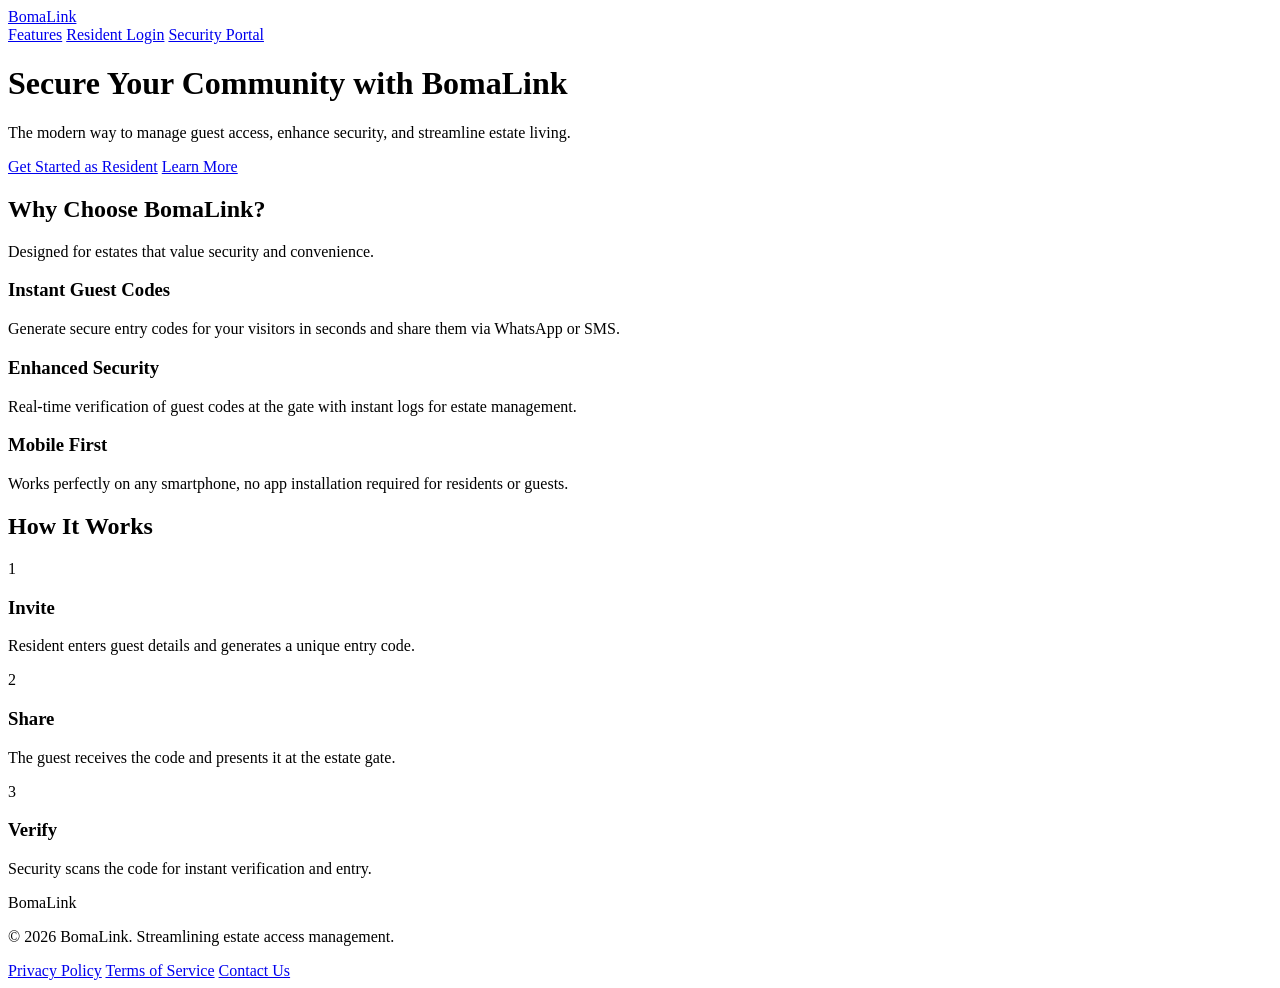
==== index.html @ 213aa495 "i did the landing page" ====
<!DOCTYPE html>
<html lang="en">
<head>
    <meta charset="UTF-8">
    <meta name="viewport" content="width=device-width, initial-scale=1.0">
    <title>BomaLink - Smart Estate Access Management</title>
    <link rel="stylesheet" href="styles.css">
</head>
<body class="landing-page">
    <nav class="navbar">
        <div class="nav-container">
            <a href="index.html" class="logo">Boma<span class="accent-text">Link</span></a>
            <div class="nav-links">
                <a href="#features">Features</a>
                <a href="resident.html" class="nav-btn">Resident Login</a>
                <a href="guard.html" class="nav-btn btn-outline">Security Portal</a>
            </div>
        </div>
    </nav>

    <header class="hero">
        <div class="hero-content">
            <h1>Secure Your Community with <span class="accent-text">BomaLink</span></h1>
            <p>The modern way to manage guest access, enhance security, and streamline estate living.</p>
            <div class="hero-cta">
                <a href="resident.html" class="btn btn-primary">Get Started as Resident</a>
                <a href="#features" class="btn btn-secondary">Learn More</a>
            </div>
        </div>
        <div class="hero-image">
            <div class="ui-mockup">
                <div class="mockup-header"></div>
                <div class="mockup-body">
                    <div class="mockup-line"></div>
                    <div class="mockup-line"></div>
                    <div class="mockup-button"></div>
                </div>
            </div>
        </div>
    </header>

    <section id="features" class="features">
        <div class="section-header">
            <h2>Why Choose BomaLink?</h2>
            <p>Designed for estates that value security and convenience.</p>
        </div>
        <div class="feature-grid">
            <div class="feature-card">
                <h3>Instant Guest Codes</h3>
                <p>Generate secure entry codes for your visitors in seconds and share them via WhatsApp or SMS.</p>
            </div>
            <div class="feature-card">
                <h3>Enhanced Security</h3>
                <p>Real-time verification of guest codes at the gate with instant logs for estate management.</p>
            </div>
            <div class="feature-card">
                <h3>Mobile First</h3>
                <p>Works perfectly on any smartphone, no app installation required for residents or guests.</p>
            </div>
        </div>
    </section>

    <section class="how-it-works">
        <div class="section-header">
            <h2>How It Works</h2>
        </div>
        <div class="steps">
            <div class="step">
                <div class="step-number">1</div>
                <h3>Invite</h3>
                <p>Resident enters guest details and generates a unique entry code.</p>
            </div>
            <div class="step">
                <div class="step-number">2</div>
                <h3>Share</h3>
                <p>The guest receives the code and presents it at the estate gate.</p>
            </div>
            <div class="step">
                <div class="step-number">3</div>
                <h3>Verify</h3>
                <p>Security scans the code for instant verification and entry.</p>
            </div>
        </div>
    </section>

    <footer class="main-footer">
        <div class="footer-content">
            <div class="footer-logo">Boma<span class="accent-text">Link</span></div>
            <p>&copy; 2026 BomaLink. Streamlining estate access management.</p>
            <div class="footer-links">
                <a href="#">Privacy Policy</a>
                <a href="#">Terms of Service</a>
                <a href="#">Contact Us</a>
            </div>
        </div>
    </footer>
</body>
</html>
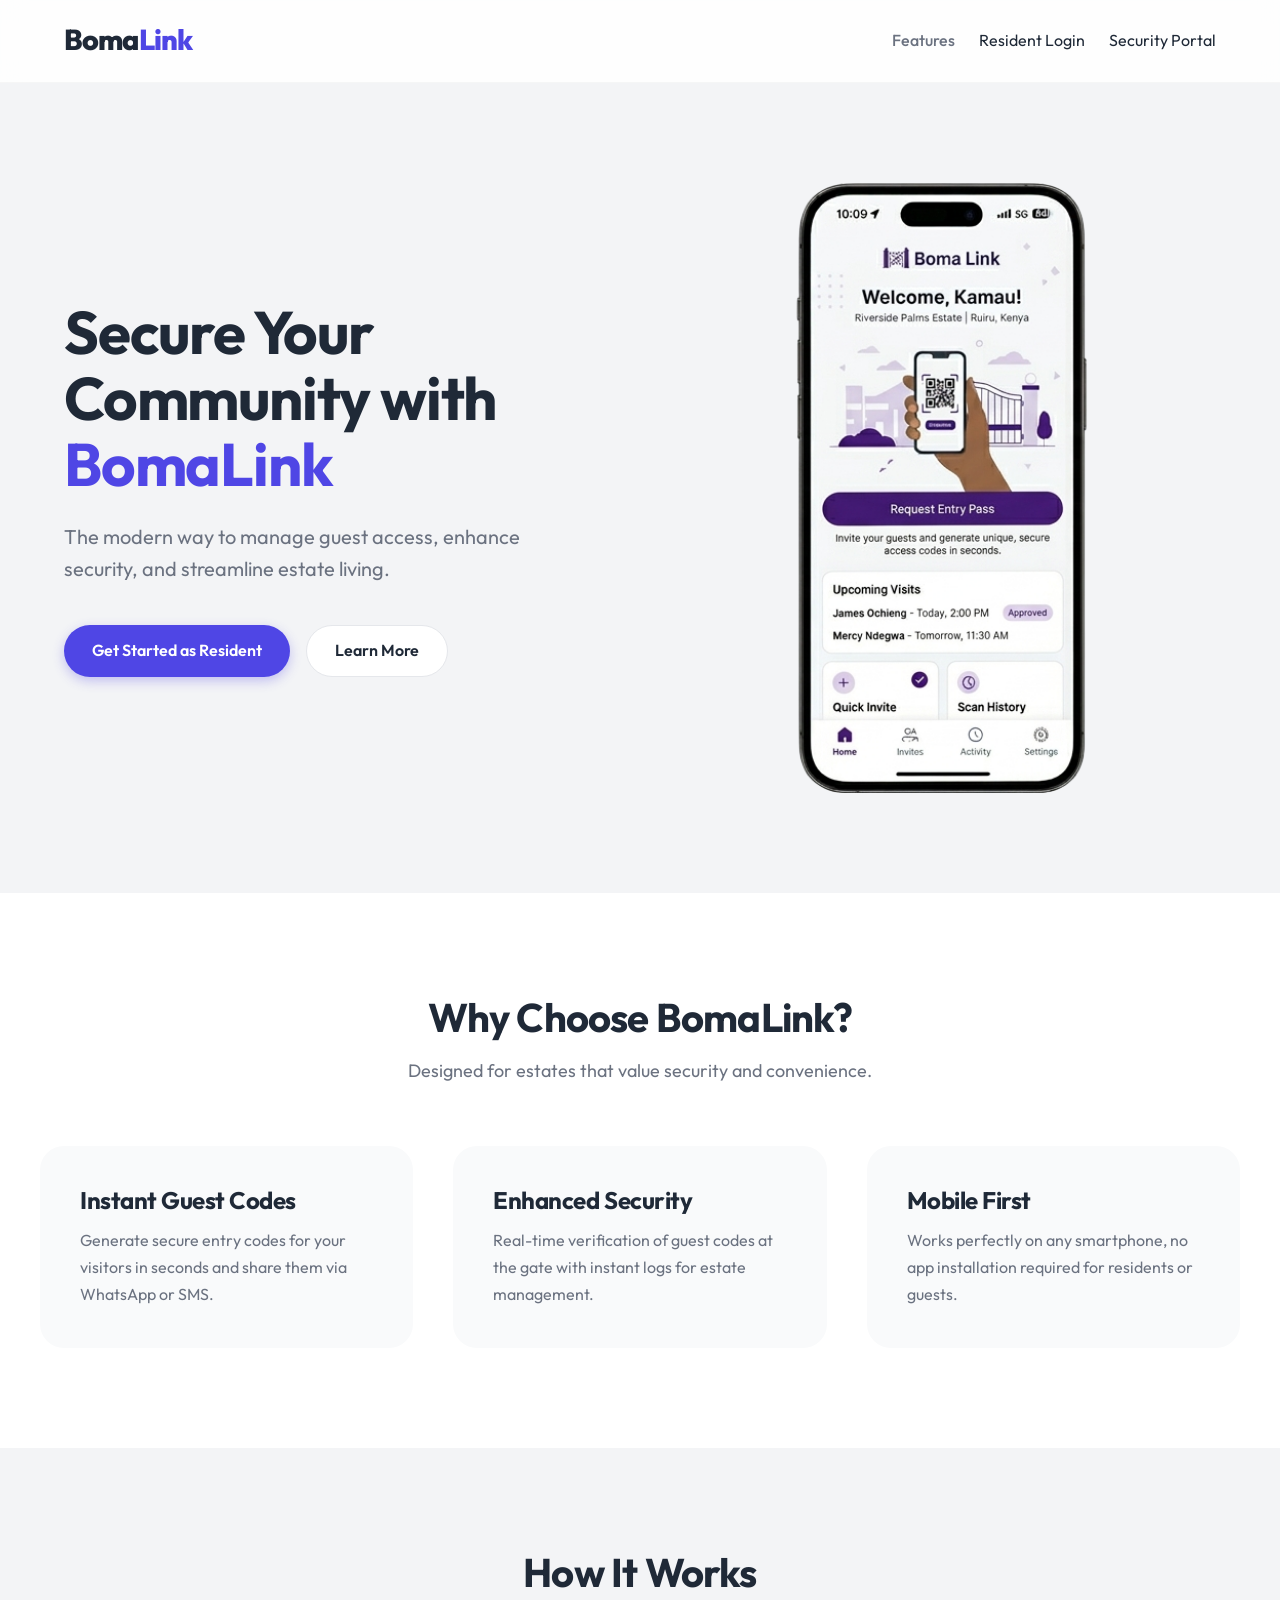
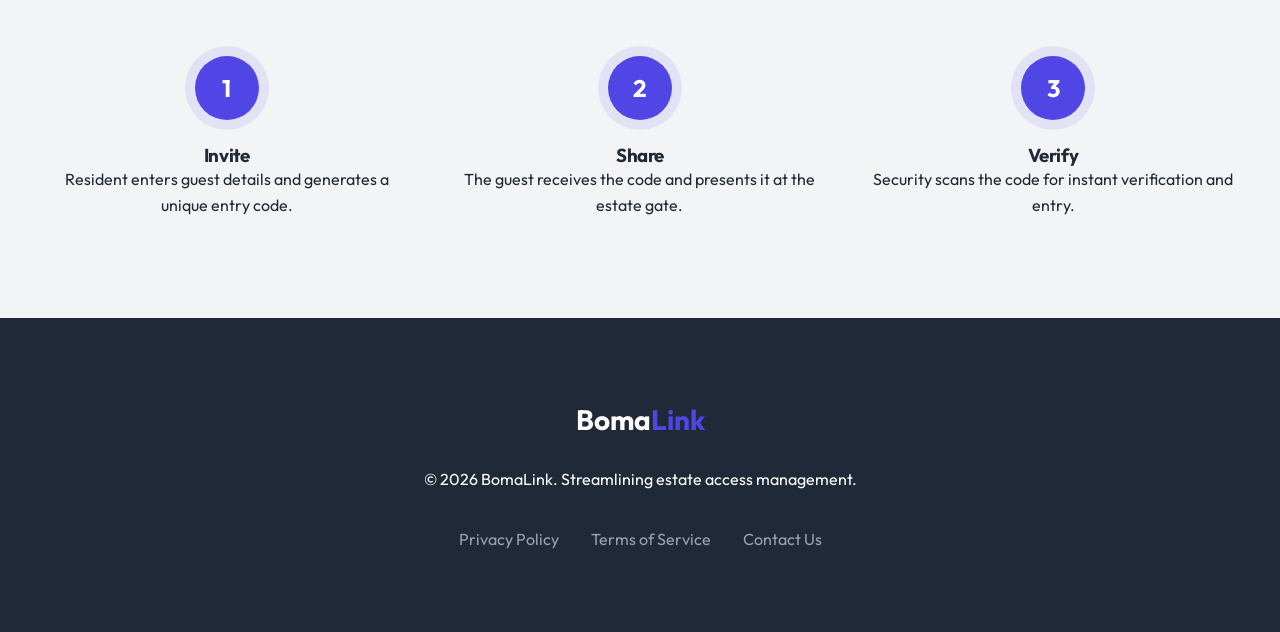
==== commit dc843d7a: "I refined the code and enhanced the design further" ====
--- a/index.html
+++ b/index.html
@@ -5,6 +5,9 @@
     <meta name="viewport" content="width=device-width, initial-scale=1.0">
     <title>BomaLink - Smart Estate Access Management</title>
     <link rel="stylesheet" href="styles.css">
+    <link rel="preconnect" href="https://fonts.googleapis.com">
+    <link rel="preconnect" href="https://fonts.gstatic.com" crossorigin>
+    <link href="https://fonts.googleapis.com/css2?family=Outfit:wght@300;400;500;600;700&display=swap" rel="stylesheet">
 </head>
 <body class="landing-page">
     <nav class="navbar">
@@ -13,7 +16,7 @@
             <div class="nav-links">
                 <a href="#features">Features</a>
                 <a href="resident.html" class="nav-btn">Resident Login</a>
-                <a href="guard.html" class="nav-btn btn-outline">Security Portal</a>
+                <a href="guard.html" class="nav-btn">Security Portal</a>
             </div>
         </div>
     </nav>
@@ -28,14 +31,7 @@
             </div>
         </div>
         <div class="hero-image">
-            <div class="ui-mockup">
-                <div class="mockup-header"></div>
-                <div class="mockup-body">
-                    <div class="mockup-line"></div>
-                    <div class="mockup-line"></div>
-                    <div class="mockup-button"></div>
-                </div>
-            </div>
+            <img src="hero.png" alt="BomaLink App Interface" class="hero-img">
         </div>
     </header>
 
--- a/styles.css
+++ b/styles.css
@@ -0,0 +1,405 @@
+:root {
+    --primary: #4F46E5;
+    --primary-hover: #4338ca;
+    --secondary: #10B981;
+    --accent: #F43F5E;
+    
+    --dark: #1F2937;
+    --gray: #6B7280;
+    --light: #F3F4F6;
+    --white: #FFFFFF;
+    
+    --success-bg: #D1FAE5;
+    --success-text: #065F46;
+    --error-bg: #FEE2E2;
+    --error-text: #991B1B;
+
+    --font-main: 'Outfit', sans-serif;
+
+    --radius-md: 12px;
+    --radius-lg: 20px;
+    --radius-full: 9999px;
+    
+    --shadow-sm: 0 1px 2px 0 rgba(0, 0, 0, 0.05);
+    --shadow-md: 0 4px 6px -1px rgba(0, 0, 0, 0.1), 0 2px 4px -1px rgba(0, 0, 0, 0.06);
+    --shadow-lg: 0 10px 15px -3px rgba(0, 0, 0, 0.1), 0 4px 6px -2px rgba(0, 0, 0, 0.05);
+}
+
+* {
+    margin: 0;
+    padding: 0;
+    box-sizing: border-box;
+}
+
+body {
+    font-family: var(--font-main);
+    background-color: var(--light);
+    color: var(--dark);
+    line-height: 1.6;
+    -webkit-font-smoothing: antialiased;
+}
+
+a {
+    text-decoration: none;
+    color: inherit;
+    transition: all 0.2s ease;
+}
+
+ul {
+    list-style: none;
+}
+
+h1, h2, h3 {
+    font-weight: 700;
+    line-height: 1.2;
+    letter-spacing: -0.02em;
+    color: var(--dark);
+}
+
+.accent-text {
+    color: var(--primary);
+}
+
+.btn {
+    display: inline-flex;
+    align-items: center;
+    justify-content: center;
+    padding: 12px 28px;
+    border-radius: var(--radius-full);
+    font-weight: 600;
+    font-size: 1rem;
+    cursor: pointer;
+    transition: transform 0.1s ease, box-shadow 0.2s ease, background-color 0.2s;
+    border: none;
+}
+
+.btn:active {
+    transform: scale(0.98);
+}
+
+.btn-primary {
+    background-color: var(--primary);
+    color: var(--white);
+    box-shadow: 0 4px 12px rgba(79, 70, 229, 0.3);
+}
+
+.btn-primary:hover {
+    background-color: var(--primary-hover);
+    transform: translateY(-1px);
+}
+
+.btn-secondary {
+    background-color: var(--white);
+    color: var(--dark);
+    border: 1px solid #E5E7EB;
+}
+
+.btn-secondary:hover {
+    background-color: #F9FAFB;
+    border-color: #D1D5DB;
+}
+
+.btn-outline {
+    border: 1px solid currentColor;
+    background: transparent;
+}
+
+.card {
+    background: var(--white);
+    border-radius: var(--radius-lg);
+    padding: 32px;
+    box-shadow: var(--shadow-md);
+    margin-bottom: 24px;
+    border: 1px solid rgba(255, 255, 255, 0.5);
+}
+
+.container {
+    max-width: 600px;
+    margin: 0 auto;
+    padding: 20px;
+    min-height: 100vh;
+    display: flex;
+    flex-direction: column;
+}
+
+.header {
+    text-align: center;
+    margin-bottom: 32px;
+    padding-top: 20px;
+}
+
+.logo {
+    font-size: 1.8rem;
+    font-weight: 800;
+    letter-spacing: -0.03em;
+    display: inline-block;
+    margin-bottom: 4px;
+}
+
+.header p {
+    color: var(--gray);
+    font-size: 0.95rem;
+}
+
+.form-group {
+    margin-bottom: 24px;
+}
+
+.form-group label {
+    display: block;
+    font-size: 0.9rem;
+    font-weight: 600;
+    margin-bottom: 8px;
+    color: var(--dark);
+}
+
+.form-group input {
+    width: 100%;
+    padding: 14px 18px;
+    border: 2px solid #E5E7EB;
+    border-radius: var(--radius-md);
+    font-family: var(--font-main);
+    font-size: 1rem;
+    transition: all 0.2s;
+    background-color: #F9FAFB;
+}
+
+.form-group input:focus {
+    outline: none;
+    border-color: var(--primary);
+    background-color: var(--white);
+    box-shadow: 0 0 0 4px rgba(79, 70, 229, 0.1);
+}
+
+#inviteForm .btn-primary {
+    width: 100%;
+    margin-top: 10px;
+}
+
+.camera-scanner {
+    background-color: #111;
+    border-radius: var(--radius-md);
+    height: 280px;
+    position: relative;
+    display: flex;
+    flex-direction: column;
+    align-items: center;
+    justify-content: center;
+    overflow: hidden;
+}
+
+.scanner-box {
+    width: 220px;
+    height: 220px;
+    border: 2px solid rgba(255,255,255,0.3);
+    border-radius: 16px;
+    position: relative;
+}
+
+.camera-scanner p {
+    color: rgba(255,255,255,0.7);
+    font-size: 0.85rem;
+    margin-top: 16px;
+    z-index: 2;
+}
+
+.scan-list {
+    display: flex;
+    flex-direction: column;
+    gap: 16px;
+}
+
+.scan-item {
+    display: flex;
+    justify-content: space-between;
+    align-items: center;
+    padding: 16px;
+    background-color: #F9FAFB;
+    border-radius: var(--radius-md);
+    border: 1px solid #F3F4F6;
+}
+
+.guest-name {
+    display: block;
+    font-weight: 600;
+    color: var(--dark);
+}
+
+.scan-time {
+    font-size: 0.8rem;
+    color: var(--gray);
+}
+
+.status-badge {
+    font-size: 0.75rem;
+    font-weight: 700;
+    padding: 6px 12px;
+    border-radius: var(--radius-full);
+    text-transform: uppercase;
+    letter-spacing: 0.05em;
+}
+
+.status-badge.cleared { background-color: var(--success-bg); color: var(--success-text); }
+.status-badge.expired { background-color: var(--error-bg); color: var(--error-text); }
+
+.landing-page .navbar {
+    background-color: rgba(255, 255, 255, 0.85);
+    backdrop-filter: blur(12px);
+    position: sticky;
+    top: 0;
+    z-index: 100;
+    border-bottom: 1px solid rgba(0,0,0,0.03);
+}
+
+.nav-container {
+    max-width: 1200px;
+    margin: 0 auto;
+    padding: 16px 24px;
+    display: flex;
+    justify-content: space-between;
+    align-items: center;
+}
+
+.nav-links {
+    display: flex;
+    gap: 24px;
+    align-items: center;
+}
+
+.nav-links a:not(.nav-btn) {
+    font-weight: 500;
+    color: var(--gray);
+}
+
+.nav-links a:not(.nav-btn):hover {
+    color: var(--primary);
+}
+
+.hero {
+    max-width: 1200px;
+    margin: 0 auto;
+    padding: 100px 24px;
+    display: grid;
+    grid-template-columns: 1fr 1fr;
+    gap: 60px;
+    align-items: center;
+}
+
+.hero h1 {
+    font-size: 3.75rem;
+    margin-bottom: 24px;
+    line-height: 1.1;
+}
+
+.hero p {
+    font-size: 1.25rem;
+    color: var(--gray);
+    margin-bottom: 40px;
+    max-width: 90%;
+}
+
+.hero-cta {
+    display: flex;
+    gap: 16px;
+}
+
+.hero-img {
+    width: 100%;
+    max-width: 320px;
+    border-radius: 32px;
+    margin: 0 auto;
+    display: block;
+}
+
+.features, .how-it-works { padding: 100px 24px; }
+.features { background-color: var(--white); }
+
+.section-header { text-align: center; max-width: 700px; margin: 0 auto 60px; }
+.section-header h2 { font-size: 2.5rem; margin-bottom: 16px; }
+.section-header p { color: var(--gray); font-size: 1.125rem; }
+
+.feature-grid {
+    max-width: 1200px;
+    margin: 0 auto;
+    display: grid;
+    grid-template-columns: repeat(auto-fit, minmax(300px, 1fr));
+    gap: 40px;
+}
+
+.feature-card {
+    padding: 40px;
+    background: #F9FAFB;
+    border-radius: 24px;
+    transition: transform 0.3s ease;
+}
+
+.feature-card:hover { transform: translateY(-8px); }
+.feature-card h3 { font-size: 1.5rem; margin-bottom: 12px; }
+.feature-card p { color: var(--gray); line-height: 1.7; }
+
+.steps {
+    display: grid;
+    grid-template-columns: repeat(auto-fit, minmax(250px, 1fr));
+    gap: 40px;
+    max-width: 1200px;
+    margin: 60px auto 0;
+}
+
+.step { text-align: center; }
+.step-number {
+    width: 64px;
+    height: 64px;
+    background-color: var(--primary);
+    color: var(--white);
+    border-radius: 50%;
+    display: flex;
+    align-items: center;
+    justify-content: center;
+    font-weight: 700;
+    font-size: 1.5rem;
+    margin: 0 auto 24px;
+    box-shadow: 0 0 0 10px rgba(79, 70, 229, 0.1);
+}
+
+.main-footer {
+    background-color: var(--dark);
+    color: var(--white);
+    padding: 80px 24px;
+    text-align: center;
+}
+
+.footer-content {
+    max-width: 1200px;
+    margin: 0 auto;
+    display: flex;
+    flex-direction: column;
+    align-items: center;
+    gap: 24px;
+}
+
+.footer-logo { font-size: 1.75rem; font-weight: 700; }
+.footer-links { display: flex; gap: 32px; margin-top: 10px; }
+.footer-links a { color: #9CA3AF; }
+.footer-links a:hover { color: var(--white); }
+
+.footer {
+    text-align: center;
+    padding: 40px 0;
+    color: var(--gray);
+    font-size: 0.9rem;
+    margin-top: auto;
+}
+
+@media (max-width: 768px) {
+    .hero {
+        grid-template-columns: 1fr;
+        text-align: center;
+        padding: 60px 20px;
+    }
+    .hero h1 { font-size: 2.75rem; }
+    .hero-cta { justify-content: center; }
+    .hero-image { display: none; }
+    
+    .nav-container { flex-direction: column; gap: 16px; }
+    .nav-links { width: 100%; justify-content: center; font-size: 0.9rem; }
+}
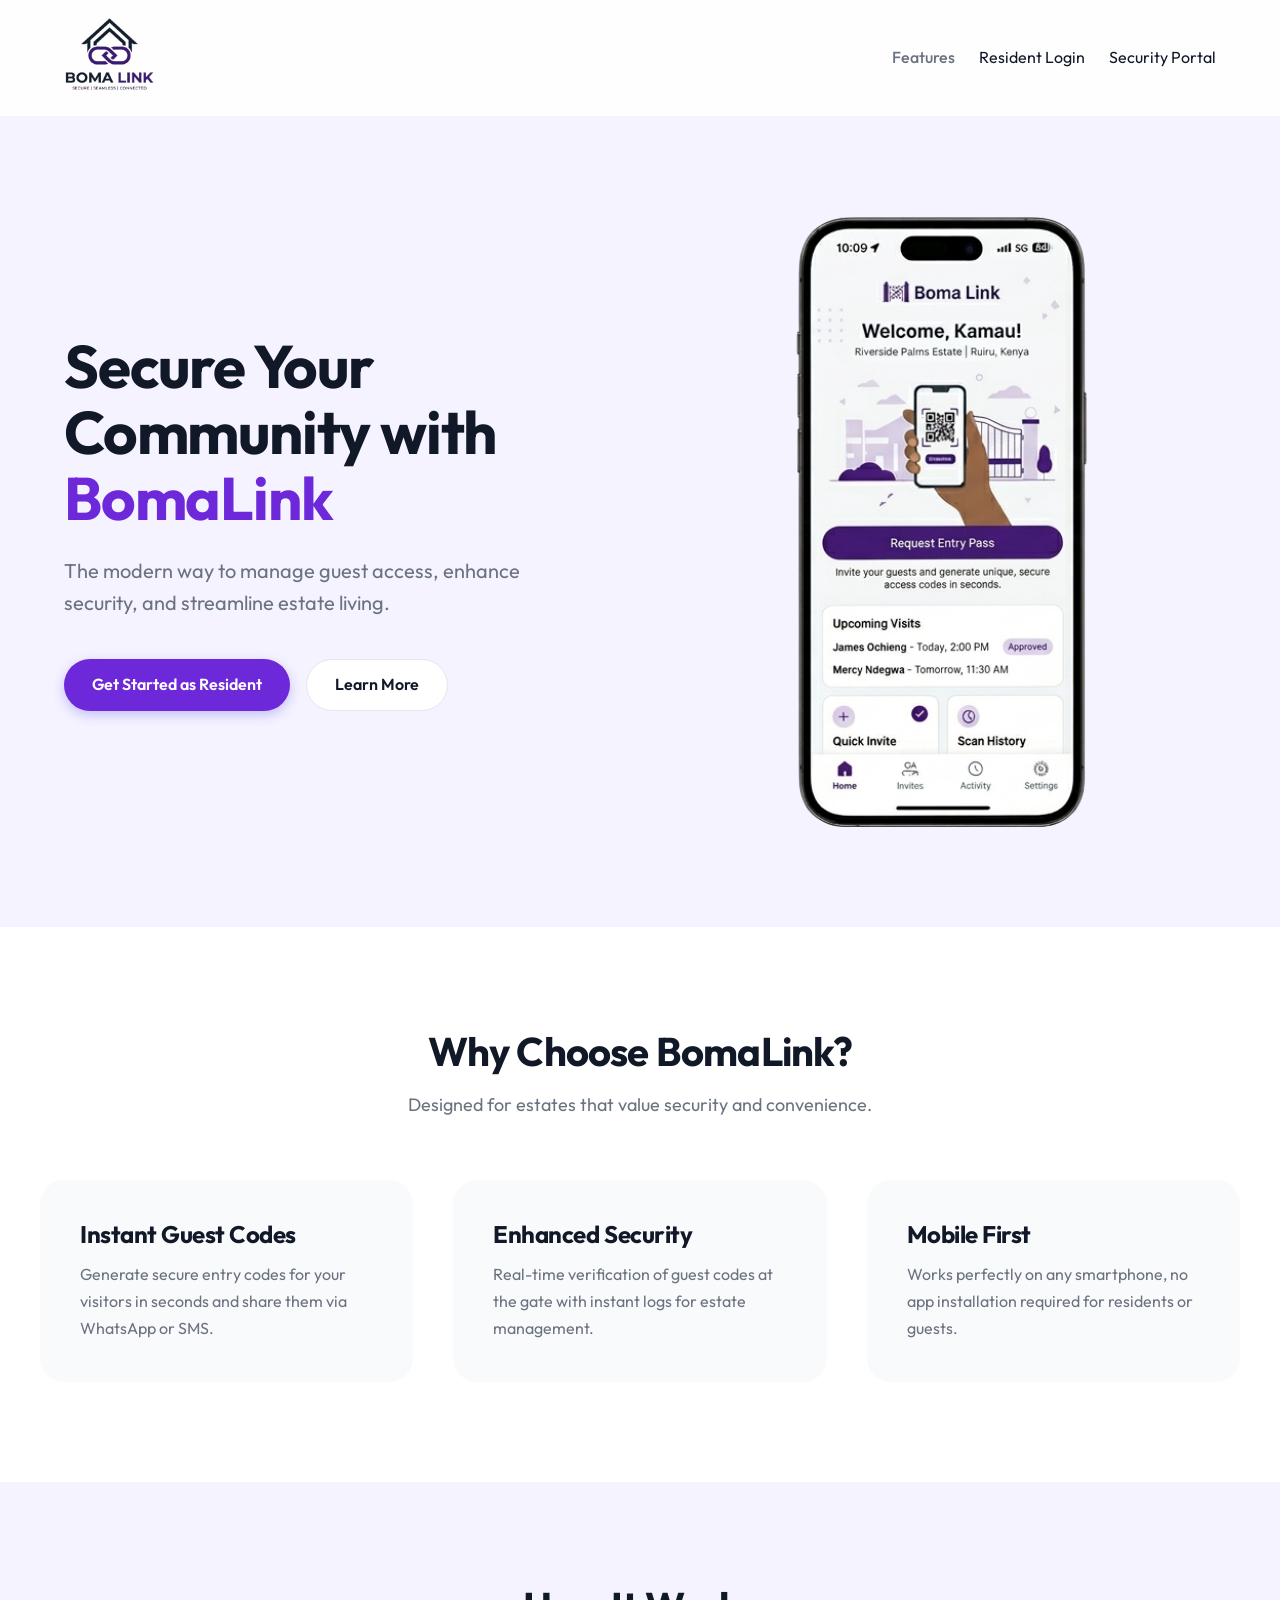
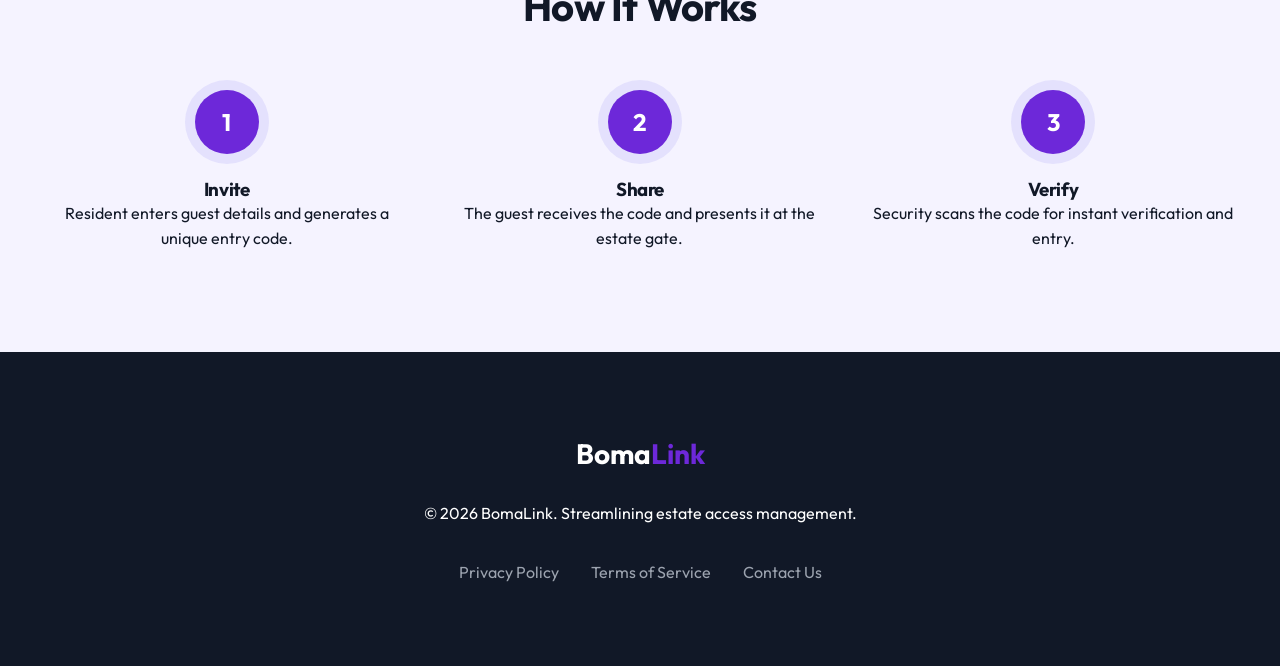
==== commit e32ce5b4: "Added the business logo, made the contact site and created the ReadMe" ====
--- a/index.html
+++ b/index.html
@@ -12,7 +12,7 @@
 <body class="landing-page">
     <nav class="navbar">
         <div class="nav-container">
-            <a href="index.html" class="logo">Boma<span class="accent-text">Link</span></a>
+            <a href="index.html" class="logo"><img src="bomalink-logo.png" alt="BomaLink logo" class="logo-img"></a>
             <div class="nav-links">
                 <a href="#features">Features</a>
                 <a href="resident.html" class="nav-btn">Resident Login</a>
@@ -86,7 +86,7 @@
             <div class="footer-links">
                 <a href="#">Privacy Policy</a>
                 <a href="#">Terms of Service</a>
-                <a href="#">Contact Us</a>
+                <a href="contact.html">Contact Us</a>
             </div>
         </div>
     </footer>
--- a/styles.css
+++ b/styles.css
@@ -1,12 +1,14 @@
 :root {
-    --primary: #4F46E5;
-    --primary-hover: #4338ca;
-    --secondary: #10B981;
-    --accent: #F43F5E;
+    --primary: #6D28D9; /* royal purple */
+    --primary-hover: #5B21B6; /* slightly darker */
     
-    --dark: #1F2937;
+    --dark: #111827; /* deep charcoal */
     --gray: #6B7280;
-    --light: #F3F4F6;
+    --gray-light: #9CA3AF; /* muted gray for secondary text */
+    --light: #F5F3FF; /* soft purple background */
+    --bg-muted: #F9FAFB; /* off-white background used across site */
+    --border: #E5E7EB;
+    --border-light: #F3F4F6;
     --white: #FFFFFF;
     
     --success-bg: #D1FAE5;
@@ -23,7 +25,7 @@
     --shadow-sm: 0 1px 2px 0 rgba(0, 0, 0, 0.05);
     --shadow-md: 0 4px 6px -1px rgba(0, 0, 0, 0.1), 0 2px 4px -1px rgba(0, 0, 0, 0.06);
     --shadow-lg: 0 10px 15px -3px rgba(0, 0, 0, 0.1), 0 4px 6px -2px rgba(0, 0, 0, 0.05);
-}
+} 
 
 * {
     margin: 0;
@@ -91,18 +93,14 @@
 .btn-secondary {
     background-color: var(--white);
     color: var(--dark);
-    border: 1px solid #E5E7EB;
+    border: 1px solid var(--border);
 }
 
 .btn-secondary:hover {
-    background-color: #F9FAFB;
-    border-color: #D1D5DB;
-}
-
-.btn-outline {
-    border: 1px solid currentColor;
-    background: transparent;
-}
+    background-color: var(--bg-muted);
+    border-color: var(--border-light);
+}
+
 
 .card {
     background: var(--white);
@@ -136,6 +134,12 @@
     margin-bottom: 4px;
 }
 
+.logo-img {
+    height: 80px;
+    width: auto;
+    display: block;
+}
+
 .header p {
     color: var(--gray);
     font-size: 0.95rem;
@@ -153,15 +157,21 @@
     color: var(--dark);
 }
 
-.form-group input {
+.form-group input,
+.form-group textarea {
     width: 100%;
     padding: 14px 18px;
-    border: 2px solid #E5E7EB;
+    border: 2px solid var(--border);
     border-radius: var(--radius-md);
     font-family: var(--font-main);
     font-size: 1rem;
     transition: all 0.2s;
-    background-color: #F9FAFB;
+    background-color: var(--bg-muted);
+    resize: vertical;
+}
+
+.form-group textarea {
+    min-height: 120px;
 }
 
 .form-group input:focus {
@@ -177,7 +187,7 @@
 }
 
 .camera-scanner {
-    background-color: #111;
+    background-color: var(--dark);
     border-radius: var(--radius-md);
     height: 280px;
     position: relative;
@@ -214,9 +224,9 @@
     justify-content: space-between;
     align-items: center;
     padding: 16px;
-    background-color: #F9FAFB;
+    background-color: var(--bg-muted);
     border-radius: var(--radius-md);
-    border: 1px solid #F3F4F6;
+    border: 1px solid var(--border-light);
 }
 
 .guest-name {
@@ -244,6 +254,7 @@
 
 .landing-page .navbar {
     background-color: rgba(255, 255, 255, 0.85);
+    -webkit-backdrop-filter: blur(12px);
     backdrop-filter: blur(12px);
     position: sticky;
     top: 0;
@@ -328,7 +339,7 @@
 
 .feature-card {
     padding: 40px;
-    background: #F9FAFB;
+    background: var(--bg-muted);
     border-radius: 24px;
     transition: transform 0.3s ease;
 }
@@ -379,7 +390,7 @@
 
 .footer-logo { font-size: 1.75rem; font-weight: 700; }
 .footer-links { display: flex; gap: 32px; margin-top: 10px; }
-.footer-links a { color: #9CA3AF; }
+.footer-links a { color: var(--gray-light); }
 .footer-links a:hover { color: var(--white); }
 
 .footer {
@@ -398,7 +409,10 @@
     }
     .hero h1 { font-size: 2.75rem; }
     .hero-cta { justify-content: center; }
-    .hero-image { display: none; }
+    .hero-image { 
+        order: -1;
+        max-width: 100%;
+    }
     
     .nav-container { flex-direction: column; gap: 16px; }
     .nav-links { width: 100%; justify-content: center; font-size: 0.9rem; }
